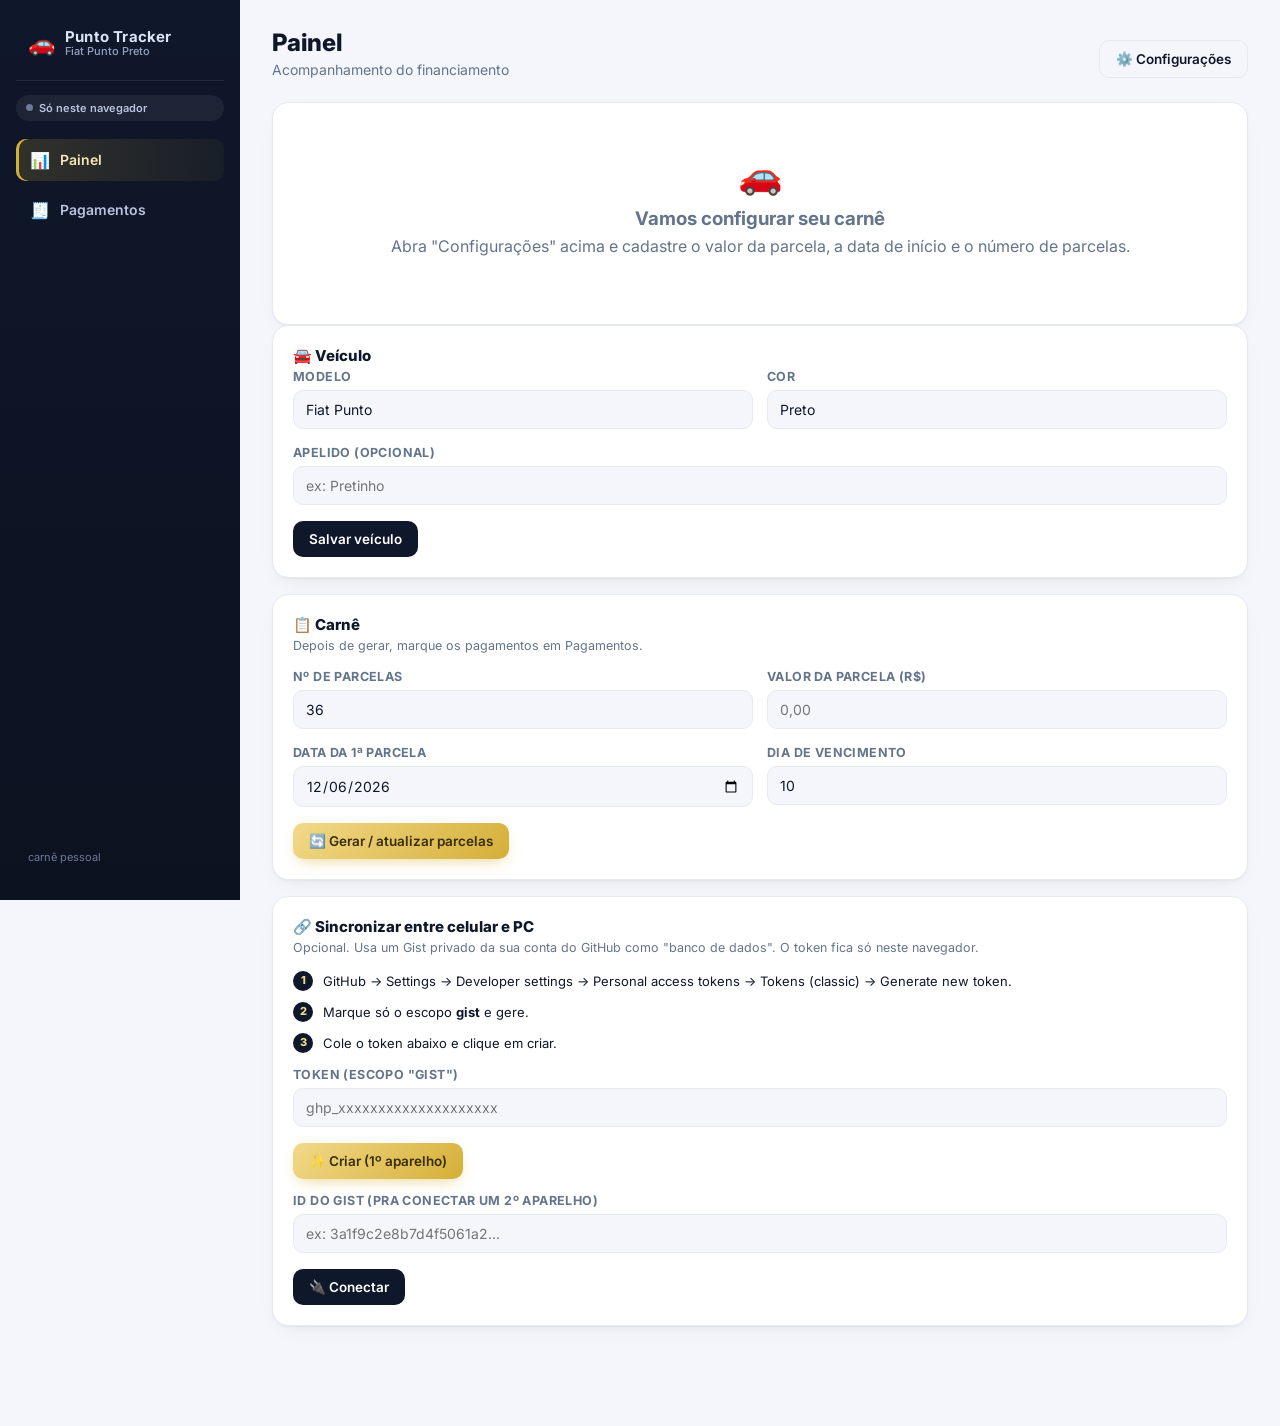
==== index.html @ 3f383cd6 "Initial commit" ====
<!DOCTYPE html>
<html lang="pt-BR">
<head>
<meta charset="UTF-8" />
<meta name="viewport" content="width=device-width, initial-scale=1, viewport-fit=cover" />
<title>Painel · Punto Tracker</title>
<link rel="icon" href="data:image/svg+xml,<svg xmlns=%22http://www.w3.org/2000/svg%22 viewBox=%220 0 100 100%22><text y=%22.9em%22 font-size=%2290%22>🚗</text></svg>" />
<link rel="stylesheet" href="css/style.css" />
</head>
<body>
<div class="app-shell">

  <aside class="sidebar">
    <div class="brand">
      <div class="brand-emoji">🚗</div>
      <div class="brand-text"><b>Punto Tracker</b><span>Fiat Punto Preto</span></div>
    </div>
    <div class="sync-pill" id="syncPill" data-state="off"><span class="sync-dot"></span><span id="syncPillText">Local</span></div>
    <a class="nav-link" href="index.html"><span class="ic">📊</span> Painel</a>
    <a class="nav-link" href="pagamentos.html"><span class="ic">🧾</span> Pagamentos</a>
    <div class="sidebar-footer" id="sidebarFooter">carnê pessoal</div>
  </aside>

  <main class="main">
    <div class="page-header">
      <div>
        <h1>Painel</h1>
        <p id="subtitle">Acompanhamento do financiamento</p>
      </div>
      <div class="tag-row">
        <button class="btn btn-ghost" id="btnToggleConfig">⚙️ Configurações</button>
        <button class="btn btn-ghost" id="btnSyncNow" style="display:none;">🔄 Sincronizar</button>
      </div>
    </div>

    <div id="dashboard"></div>

    <div id="config" style="display:none;">
      <div class="card">
        <div class="section-title">🚘 Veículo</div>
        <div class="field-row">
          <div class="field"><label>Modelo</label><input type="text" id="fModelo" placeholder="Fiat Punto" /></div>
          <div class="field"><label>Cor</label><input type="text" id="fCor" placeholder="Preto" /></div>
        </div>
        <div class="field"><label>Apelido (opcional)</label><input type="text" id="fApelido" placeholder="ex: Pretinho" /></div>
        <button class="btn btn-navy" id="btnSalvarVeiculo">Salvar veículo</button>
      </div>

      <div class="card">
        <div class="section-title">📋 Carnê</div>
        <div class="section-sub">Depois de gerar, marque os pagamentos em Pagamentos.</div>
        <div class="field-row">
          <div class="field"><label>Nº de parcelas</label><input type="number" id="fTotal" value="36" min="1" max="120" /></div>
          <div class="field"><label>Valor da parcela (R$)</label><input type="number" step="0.01" id="fValor" placeholder="0,00" /></div>
        </div>
        <div class="field-row">
          <div class="field"><label>Data da 1ª parcela</label><input type="date" id="fInicio" /></div>
          <div class="field"><label>Dia de vencimento</label><input type="number" id="fDia" min="1" max="31" placeholder="10" /></div>
        </div>
        <button class="btn btn-gold" id="btnGerarParcelas">🔄 Gerar / atualizar parcelas</button>
      </div>

      <div class="card" id="syncCard"></div>
    </div>
  </main>

  <nav class="bottom-nav">
    <a href="index.html"><span class="ic">📊</span>Painel</a>
    <a href="pagamentos.html"><span class="ic">🧾</span>Pagamentos</a>
  </nav>
</div>

<script src="js/vendor/three.min.js"></script>
<script src="js/vendor/GLTFLoader.js"></script>
<script src="js/utils.js"></script>
<script src="js/storage.js"></script>
<script src="js/sync.js"></script>
<script src="js/car3d.js"></script>
<script src="js/painel.js"></script>
</body>
</html>
---- css/style.css ----
/* ==========================================================================
   Punto Tracker — design system
   Dark navy sidebar, white cards, Inter, gold accents
   ========================================================================== */

@import url('https://fonts.googleapis.com/css2?family=Inter:wght@400;500;600;700;800&display=swap');

:root {
  --navy-950: #0b1220;
  --navy-900: #0f172a;
  --navy-800: #16213a;
  --navy-700: #1e293b;
  --navy-600: #334155;
  --ink: #0f172a;
  --muted: #64748b;
  --line: #e6e9f0;
  --bg: #f4f6fb;
  --card: #ffffff;
  --gold: #d4af37;
  --gold-light: #f2d98a;
  --gold-dark: #a9821f;
  --green: #1fa971;
  --green-bg: #e7f7ef;
  --red: #e0525c;
  --red-bg: #fdecee;
  --amber: #d9922e;
  --amber-bg: #fbf1e0;
  --radius: 16px;
  --radius-sm: 10px;
  --shadow: 0 1px 2px rgba(15, 23, 42, .04), 0 8px 24px -12px rgba(15, 23, 42, .12);
  --shadow-lg: 0 20px 50px -20px rgba(15, 23, 42, .35);
}

@media (prefers-color-scheme: dark) {
  :root:not([data-theme="light"]) {
    --ink: #eef2f8;
    --muted: #94a3b8;
    --line: #253046;
    --bg: #0a0f1c;
    --card: #121a2c;
    --shadow: 0 1px 2px rgba(0, 0, 0, .3), 0 8px 24px -12px rgba(0, 0, 0, .5);
  }
}

:root[data-theme="dark"] {
  --ink: #eef2f8;
  --muted: #94a3b8;
  --line: #253046;
  --bg: #0a0f1c;
  --card: #121a2c;
  --shadow: 0 1px 2px rgba(0, 0, 0, .3), 0 8px 24px -12px rgba(0, 0, 0, .5);
}

* { box-sizing: border-box; }

html, body {
  margin: 0;
  padding: 0;
  background: var(--bg);
  color: var(--ink);
  font-family: 'Inter', -apple-system, BlinkMacSystemFont, 'Segoe UI', sans-serif;
  -webkit-font-smoothing: antialiased;
}

a { color: inherit; }

button { font-family: inherit; }

.app-shell {
  display: flex;
  min-height: 100vh;
}

/* ---------- Sidebar (desktop) ---------- */
.sidebar {
  width: 240px;
  flex-shrink: 0;
  background: linear-gradient(180deg, var(--navy-900), var(--navy-950));
  color: #dbe4f3;
  padding: 24px 16px;
  display: flex;
  flex-direction: column;
  gap: 8px;
  position: sticky;
  top: 0;
  height: 100vh;
}

.brand {
  display: flex;
  align-items: center;
  gap: 10px;
  padding: 4px 12px 22px;
  margin-bottom: 6px;
  border-bottom: 1px solid rgba(255,255,255,.08);
}

.brand-emoji { font-size: 22px; }

.brand-text {
  display: flex;
  flex-direction: column;
  line-height: 1.15;
}

.brand-text b { font-size: 15px; letter-spacing: .2px; }
.brand-text span { font-size: 11px; color: #93a2c0; font-weight: 500; }

.nav-link {
  display: flex;
  align-items: center;
  gap: 10px;
  padding: 11px 14px;
  border-radius: 10px;
  color: #b9c4dc;
  text-decoration: none;
  font-size: 14px;
  font-weight: 600;
  transition: background .15s, color .15s;
}

.nav-link .ic { font-size: 16px; width: 20px; text-align: center; }

.nav-link:hover { background: rgba(255,255,255,.06); color: #fff; }

.nav-link.active {
  background: linear-gradient(90deg, rgba(212,175,55,.18), rgba(212,175,55,.05));
  color: #f6e6b4;
  box-shadow: inset 3px 0 0 var(--gold);
}

.sidebar-footer {
  margin-top: auto;
  padding: 12px;
  font-size: 11px;
  color: #6b7897;
}

.sync-pill {
  display: inline-flex;
  align-items: center;
  gap: 6px;
  font-size: 11px;
  font-weight: 600;
  padding: 6px 10px;
  border-radius: 999px;
  background: rgba(255,255,255,.06);
  color: #b9c4dc;
  margin-bottom: 10px;
}

.sync-dot {
  width: 7px; height: 7px; border-radius: 50%;
  background: var(--muted);
  flex-shrink: 0;
}

.sync-pill[data-state="ok"] .sync-dot { background: var(--green); box-shadow: 0 0 0 3px rgba(31,169,113,.2); }
.sync-pill[data-state="off"] .sync-dot { background: #6b7897; }
.sync-pill[data-state="pending"] .sync-dot { background: var(--amber); box-shadow: 0 0 0 3px rgba(217,146,46,.2); }
.sync-pill[data-state="error"] .sync-dot { background: var(--red); box-shadow: 0 0 0 3px rgba(224,82,92,.2); }

/* ---------- Main content ---------- */
.main {
  flex: 1;
  min-width: 0;
  padding: 28px 32px 100px;
  max-width: 1080px;
}

.page-header {
  display: flex;
  align-items: flex-end;
  justify-content: space-between;
  gap: 16px;
  margin-bottom: 24px;
  flex-wrap: wrap;
}

.page-header h1 {
  font-size: 24px;
  font-weight: 800;
  margin: 0 0 4px;
  letter-spacing: -.2px;
}

.page-header p {
  margin: 0;
  color: var(--muted);
  font-size: 14px;
}

.btn {
  display: inline-flex;
  align-items: center;
  gap: 8px;
  border: none;
  border-radius: 10px;
  padding: 10px 16px;
  font-weight: 600;
  font-size: 13.5px;
  cursor: pointer;
  transition: transform .1s, box-shadow .15s, background .15s;
  white-space: nowrap;
}

.btn:active { transform: scale(.97); }

.btn-gold {
  background: linear-gradient(135deg, var(--gold-light), var(--gold));
  color: #3a2c05;
  box-shadow: 0 6px 16px -6px rgba(212,175,55,.6);
}

.btn-navy {
  background: var(--navy-900);
  color: #fff;
}

.btn-ghost {
  background: transparent;
  color: var(--ink);
  border: 1px solid var(--line);
}

.btn-danger {
  background: var(--red-bg);
  color: var(--red);
}

.btn-sm { padding: 7px 12px; font-size: 12.5px; border-radius: 8px; }
.btn[disabled] { opacity: .5; cursor: not-allowed; }

/* ---------- Cards ---------- */
.card {
  background: var(--card);
  border-radius: var(--radius);
  box-shadow: var(--shadow);
  border: 1px solid var(--line);
  padding: 20px;
}

.grid-stats {
  display: grid;
  grid-template-columns: repeat(4, 1fr);
  gap: 14px;
  margin-bottom: 20px;
}

.stat-card {
  background: var(--card);
  border: 1px solid var(--line);
  border-radius: var(--radius);
  padding: 16px 18px;
  box-shadow: var(--shadow);
}

.stat-label {
  font-size: 11.5px;
  font-weight: 700;
  text-transform: uppercase;
  letter-spacing: .5px;
  color: var(--muted);
  margin-bottom: 8px;
  display: flex;
  align-items: center;
  gap: 6px;
}

.stat-value {
  font-size: 22px;
  font-weight: 800;
  letter-spacing: -.3px;
}

.stat-sub {
  font-size: 12px;
  color: var(--muted);
  margin-top: 4px;
}

/* ---------- Progress ---------- */
.progress-wrap {
  display: flex;
  align-items: center;
  gap: 10px;
  margin-top: 10px;
}

.progress-track {
  flex: 1;
  height: 10px;
  border-radius: 999px;
  background: var(--line);
  overflow: hidden;
}

.progress-fill {
  height: 100%;
  border-radius: 999px;
  background: linear-gradient(90deg, var(--gold-dark), var(--gold), var(--gold-light));
  transition: width .6s cubic-bezier(.22,1,.36,1);
}

.progress-pct {
  font-size: 13px;
  font-weight: 800;
  color: var(--gold-dark);
  width: 44px;
  text-align: right;
}

/* ---------- 3D scene card ---------- */
.scene-card {
  position: relative;
  border-radius: var(--radius);
  overflow: hidden;
  box-shadow: var(--shadow-lg);
  border: 1px solid var(--line);
  background: linear-gradient(180deg, #cfe0f5 0%, #eaf1fb 38%, #dfe6ee 39%, #b9c3cf 100%);
  height: 320px;
  margin-bottom: 20px;
}

.scene-card canvas { display: block; width: 100%; height: 100%; }

.scene-overlay {
  position: absolute;
  left: 18px;
  top: 16px;
  right: 18px;
  display: flex;
  justify-content: space-between;
  align-items: flex-start;
  pointer-events: none;
}

.scene-badge {
  background: rgba(15,23,42,.72);
  color: #f4e9c9;
  font-weight: 700;
  font-size: 12.5px;
  padding: 7px 12px;
  border-radius: 999px;
  backdrop-filter: blur(4px);
}

.scene-caption {
  position: absolute;
  right: 16px;
  bottom: 14px;
  font-size: 11.5px;
  font-weight: 600;
  color: rgba(15,23,42,.55);
  background: rgba(255,255,255,.55);
  padding: 4px 10px;
  border-radius: 999px;
  backdrop-filter: blur(4px);
}

/* ---------- Table / list of parcelas ---------- */
.parcelas-list {
  display: flex;
  flex-direction: column;
  gap: 10px;
}

.parcela-row {
  display: grid;
  grid-template-columns: 44px 1fr auto auto auto;
  align-items: center;
  gap: 14px;
  background: var(--card);
  border: 1px solid var(--line);
  border-radius: 14px;
  padding: 13px 16px;
  box-shadow: var(--shadow);
}

.parcela-num {
  width: 36px; height: 36px;
  border-radius: 10px;
  background: var(--bg);
  display: flex; align-items: center; justify-content: center;
  font-weight: 800;
  font-size: 13px;
  color: var(--muted);
  border: 1px solid var(--line);
}

.parcela-row.pago .parcela-num {
  background: var(--green-bg);
  color: var(--green);
  border-color: transparent;
}

.parcela-row.atrasado .parcela-num {
  background: var(--red-bg);
  color: var(--red);
  border-color: transparent;
}

.parcela-info b { font-size: 14.5px; }
.parcela-info div { font-size: 12.5px; color: var(--muted); margin-top: 2px; }

.badge {
  font-size: 11px;
  font-weight: 700;
  padding: 5px 10px;
  border-radius: 999px;
  white-space: nowrap;
}

.badge.pago { background: var(--green-bg); color: var(--green); }
.badge.pendente { background: var(--bg); color: var(--muted); border: 1px solid var(--line); }
.badge.atrasado { background: var(--red-bg); color: var(--red); }

.row-actions { display: flex; gap: 8px; align-items: center; }

.icon-btn {
  width: 34px; height: 34px;
  border-radius: 9px;
  border: 1px solid var(--line);
  background: var(--card);
  display: flex; align-items: center; justify-content: center;
  cursor: pointer;
  font-size: 15px;
}

.icon-btn:hover { background: var(--bg); }

/* ---------- Forms ---------- */
.field { margin-bottom: 16px; }
.field label {
  display: block;
  font-size: 12.5px;
  font-weight: 700;
  color: var(--muted);
  margin-bottom: 6px;
  text-transform: uppercase;
  letter-spacing: .4px;
}

.field input, .field select {
  width: 100%;
  padding: 10px 12px;
  border-radius: 10px;
  border: 1px solid var(--line);
  background: var(--bg);
  color: var(--ink);
  font-size: 14px;
  font-family: inherit;
}

.field input:focus, .field select:focus {
  outline: none;
  border-color: var(--gold);
  box-shadow: 0 0 0 3px rgba(212,175,55,.15);
}

.field-row { display: grid; grid-template-columns: 1fr 1fr; gap: 14px; }

.hint { font-size: 12px; color: var(--muted); margin-top: 6px; line-height: 1.5; }

.section-title {
  font-size: 15px;
  font-weight: 800;
  margin: 0 0 4px;
}

.section-sub { font-size: 12.5px; color: var(--muted); margin: 0 0 16px; }

.card + .card { margin-top: 16px; }

.divider { height: 1px; background: var(--line); margin: 18px 0; border: none; }

.step-list { display: flex; flex-direction: column; gap: 10px; margin: 0; padding: 0; list-style: none; counter-reset: step; }
.step-list li {
  counter-increment: step;
  padding-left: 30px;
  position: relative;
  font-size: 13px;
  color: var(--ink);
  line-height: 1.6;
}
.step-list li::before {
  content: counter(step);
  position: absolute;
  left: 0; top: 0;
  width: 20px; height: 20px;
  border-radius: 50%;
  background: var(--navy-900);
  color: var(--gold-light);
  font-size: 11px;
  font-weight: 800;
  display: flex; align-items: center; justify-content: center;
}

.tag-row { display: flex; gap: 8px; flex-wrap: wrap; }

.chip {
  font-size: 12px;
  font-weight: 600;
  padding: 6px 12px;
  border-radius: 999px;
  border: 1px solid var(--line);
  background: var(--card);
  cursor: pointer;
}

.chip.active { background: var(--navy-900); color: #fff; border-color: var(--navy-900); }

/* ---------- Modal ---------- */
.modal-backdrop {
  position: fixed; inset: 0;
  background: rgba(10,15,28,.55);
  display: flex; align-items: center; justify-content: center;
  z-index: 50;
  padding: 20px;
}

.modal {
  background: var(--card);
  border-radius: 18px;
  padding: 24px;
  max-width: 420px;
  width: 100%;
  box-shadow: var(--shadow-lg);
  max-height: 86vh;
  overflow: auto;
}

.modal h3 { margin: 0 0 4px; font-size: 17px; }
.modal .modal-sub { font-size: 13px; color: var(--muted); margin: 0 0 18px; }
.modal-actions { display: flex; justify-content: flex-end; gap: 10px; margin-top: 18px; }

.receipt-preview {
  border-radius: 12px;
  overflow: hidden;
  border: 1px solid var(--line);
  margin-top: 10px;
  max-height: 260px;
  display: flex;
  align-items: center;
  justify-content: center;
  background: var(--bg);
}

.receipt-preview img { width: 100%; display: block; }

.toast-wrap {
  position: fixed;
  bottom: 20px;
  left: 50%;
  transform: translateX(-50%);
  z-index: 80;
  display: flex;
  flex-direction: column;
  gap: 8px;
  align-items: center;
}

.toast {
  background: var(--navy-900);
  color: #fff;
  padding: 11px 18px;
  border-radius: 10px;
  font-size: 13.5px;
  font-weight: 600;
  box-shadow: var(--shadow-lg);
  display: flex;
  align-items: center;
  gap: 8px;
  animation: toast-in .25s ease-out;
}

.toast.error { background: var(--red); }
.toast.success { background: var(--green); }

@keyframes toast-in {
  from { opacity: 0; transform: translateY(8px); }
  to { opacity: 1; transform: translateY(0); }
}

/* ---------- Mobile bottom nav ---------- */
.bottom-nav {
  display: none;
  position: fixed;
  bottom: 0; left: 0; right: 0;
  background: var(--navy-950);
  padding: 8px 10px calc(8px + env(safe-area-inset-bottom));
  gap: 4px;
  z-index: 40;
  border-top: 1px solid rgba(255,255,255,.06);
}

.bottom-nav a {
  flex: 1;
  display: flex;
  flex-direction: column;
  align-items: center;
  gap: 3px;
  padding: 6px 0;
  text-decoration: none;
  color: #8393b3;
  font-size: 10.5px;
  font-weight: 700;
  border-radius: 10px;
}

.bottom-nav a.active { color: var(--gold-light); }
.bottom-nav a .ic { font-size: 18px; }

@media (max-width: 860px) {
  .sidebar { display: none; }
  .bottom-nav { display: flex; }
  .main { padding: 20px 16px 90px; max-width: 100%; }
  .grid-stats { grid-template-columns: 1fr 1fr; }
  .field-row { grid-template-columns: 1fr; }
  .parcela-row {
    grid-template-columns: 36px 1fr auto;
    row-gap: 8px;
  }
  .row-actions { grid-column: 1 / -1; justify-content: flex-end; }
}

@media (max-width: 480px) {
  .grid-stats { grid-template-columns: 1fr 1fr; }
  .scene-card { height: 240px; }
}

.empty-state {
  text-align: center;
  padding: 50px 20px;
  color: var(--muted);
}

.empty-state .emoji { font-size: 36px; margin-bottom: 10px; }

.spin {
  animation: spin 1s linear infinite;
  display: inline-block;
}
@keyframes spin { to { transform: rotate(360deg); } }
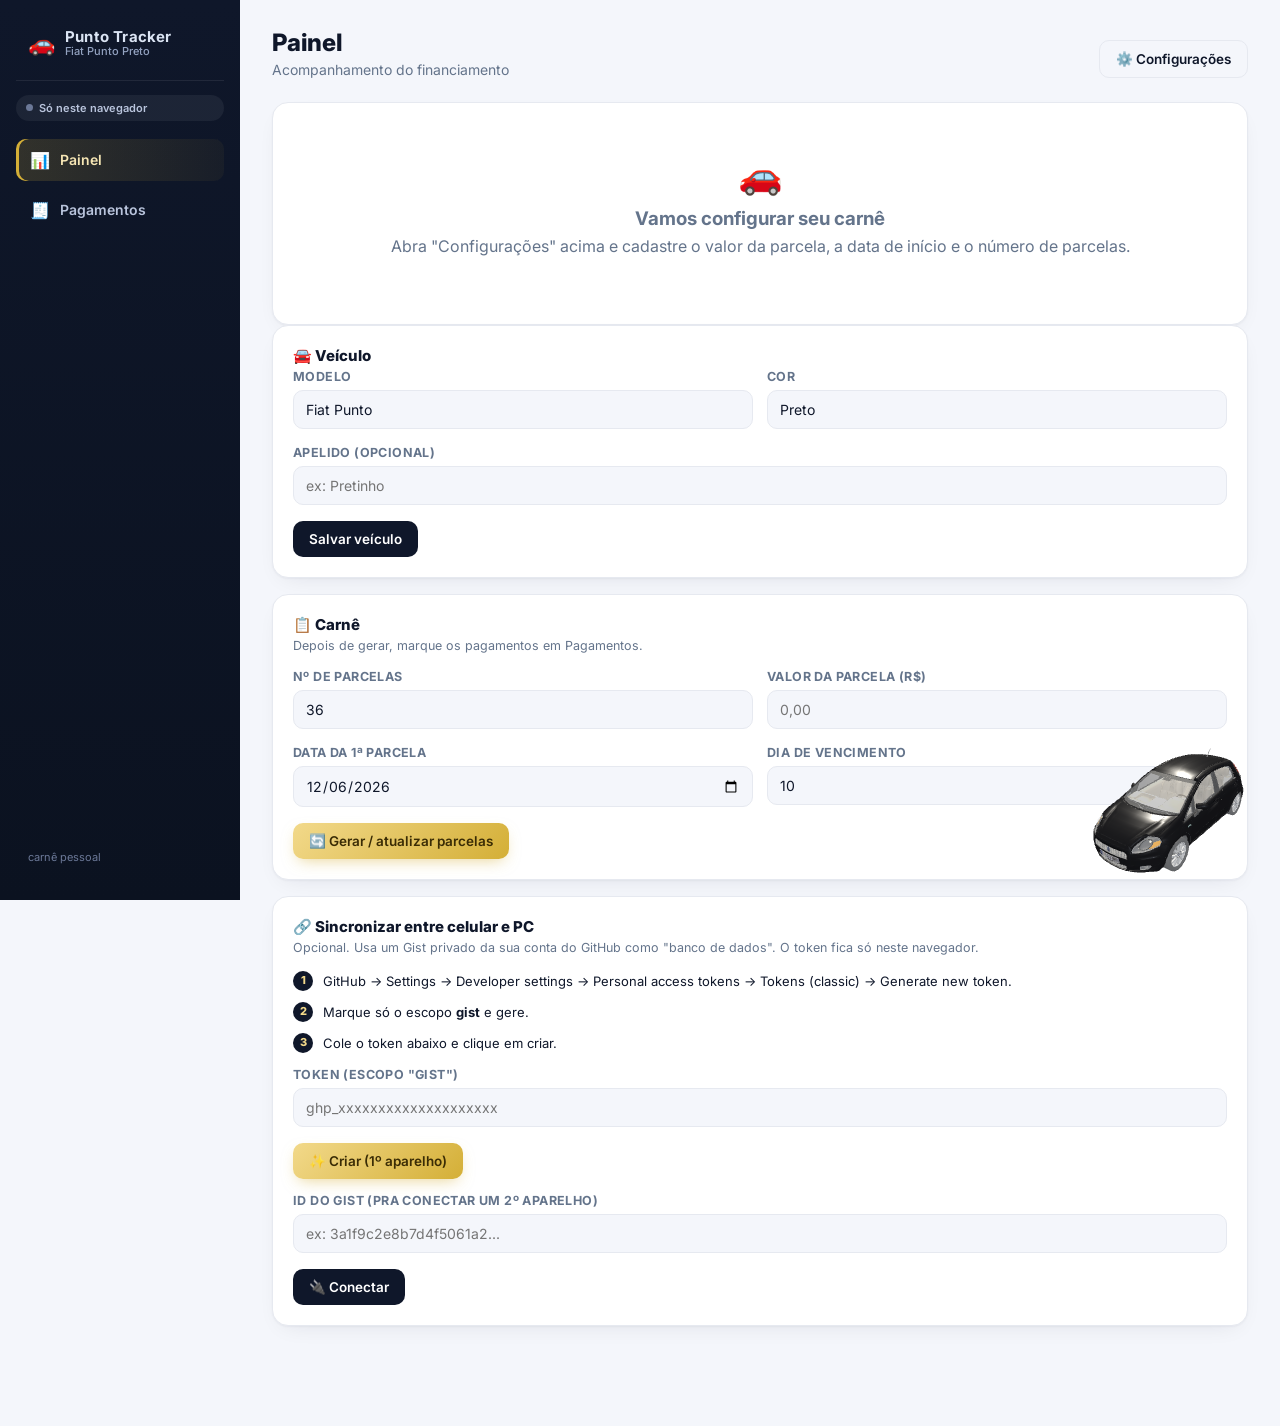
==== commit 1fb3f954: "Carrinho vira enfeite fixo no canto, arrastável, sem ligação com progresso" ====
--- a/index.html
+++ b/index.html
@@ -35,6 +35,7 @@
 
     <div id="dashboard"></div>
 
+
     <div id="config" style="display:none;">
       <div class="card">
         <div class="section-title">🚘 Veículo</div>
@@ -68,6 +69,8 @@
     <a href="index.html"><span class="ic">📊</span>Painel</a>
     <a href="pagamentos.html"><span class="ic">🧾</span>Pagamentos</a>
   </nav>
+
+  <div class="car-corner" id="carCorner" title="Fiat Punto Preto — arraste pra girar"></div>
 </div>
 
 <script src="js/vendor/three.min.js"></script>
--- a/css/style.css
+++ b/css/style.css
@@ -310,53 +310,22 @@
   text-align: right;
 }
 
-/* ---------- 3D scene card ---------- */
-.scene-card {
-  position: relative;
-  border-radius: var(--radius);
-  overflow: hidden;
-  box-shadow: var(--shadow-lg);
-  border: 1px solid var(--line);
-  background: linear-gradient(180deg, #cfe0f5 0%, #eaf1fb 38%, #dfe6ee 39%, #b9c3cf 100%);
-  height: 320px;
-  margin-bottom: 20px;
-}
-
-.scene-card canvas { display: block; width: 100%; height: 100%; }
-
-.scene-overlay {
-  position: absolute;
-  left: 18px;
-  top: 16px;
-  right: 18px;
-  display: flex;
-  justify-content: space-between;
-  align-items: flex-start;
-  pointer-events: none;
-}
-
-.scene-badge {
-  background: rgba(15,23,42,.72);
-  color: #f4e9c9;
-  font-weight: 700;
-  font-size: 12.5px;
-  padding: 7px 12px;
-  border-radius: 999px;
-  backdrop-filter: blur(4px);
-}
-
-.scene-caption {
-  position: absolute;
-  right: 16px;
-  bottom: 14px;
-  font-size: 11.5px;
-  font-weight: 600;
-  color: rgba(15,23,42,.55);
-  background: rgba(255,255,255,.55);
-  padding: 4px 10px;
-  border-radius: 999px;
-  backdrop-filter: blur(4px);
-}
+/* ---------- the toy car parked in the corner ---------- */
+/* No card, no border, no background — it just sits directly on the page,
+   like a little toy, and you can drag it to spin it around. */
+.car-corner {
+  position: fixed;
+  right: 14px;
+  bottom: 22px;
+  width: 176px;
+  height: 138px;
+  z-index: 30;
+  cursor: grab;
+  touch-action: none;
+  user-select: none;
+}
+
+.car-corner canvas { display: block; width: 100%; height: 100%; }
 
 /* ---------- Table / list of parcelas ---------- */
 .parcelas-list {
@@ -622,11 +591,12 @@
     row-gap: 8px;
   }
   .row-actions { grid-column: 1 / -1; justify-content: flex-end; }
+  .car-corner { bottom: 78px; right: 8px; width: 140px; height: 110px; }
 }
 
 @media (max-width: 480px) {
   .grid-stats { grid-template-columns: 1fr 1fr; }
-  .scene-card { height: 240px; }
+  .car-corner { width: 118px; height: 94px; }
 }
 
 .empty-state {
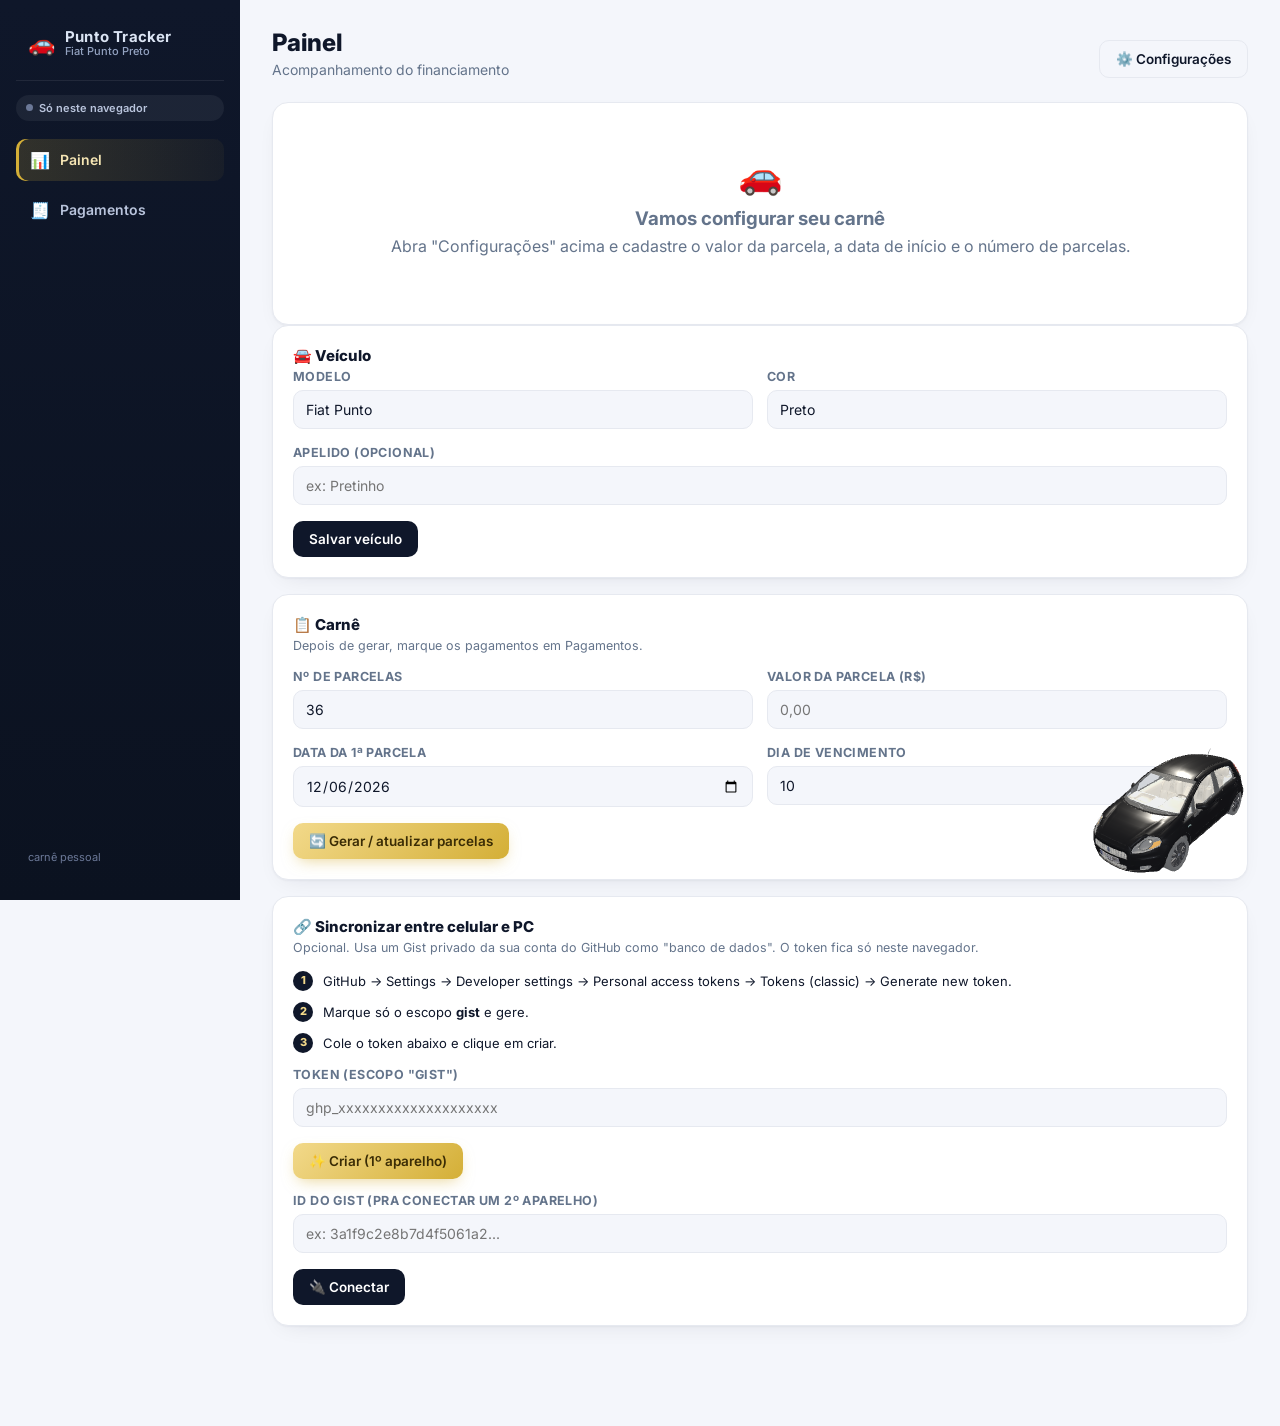
==== commit 7d1c03c9: "Ícone iOS, rodas grafite, vidro mais claro e arrasto corrigido" ====
--- a/index.html
+++ b/index.html
@@ -5,6 +5,7 @@
 <meta name="viewport" content="width=device-width, initial-scale=1, viewport-fit=cover" />
 <title>Painel · Punto Tracker</title>
 <link rel="icon" href="data:image/svg+xml,<svg xmlns=%22http://www.w3.org/2000/svg%22 viewBox=%220 0 100 100%22><text y=%22.9em%22 font-size=%2290%22>🚗</text></svg>" />
+<link rel="apple-touch-icon" sizes="180x180" href="assets/icons/apple-touch-icon.png" />
 <link rel="stylesheet" href="css/style.css" />
 </head>
 <body>
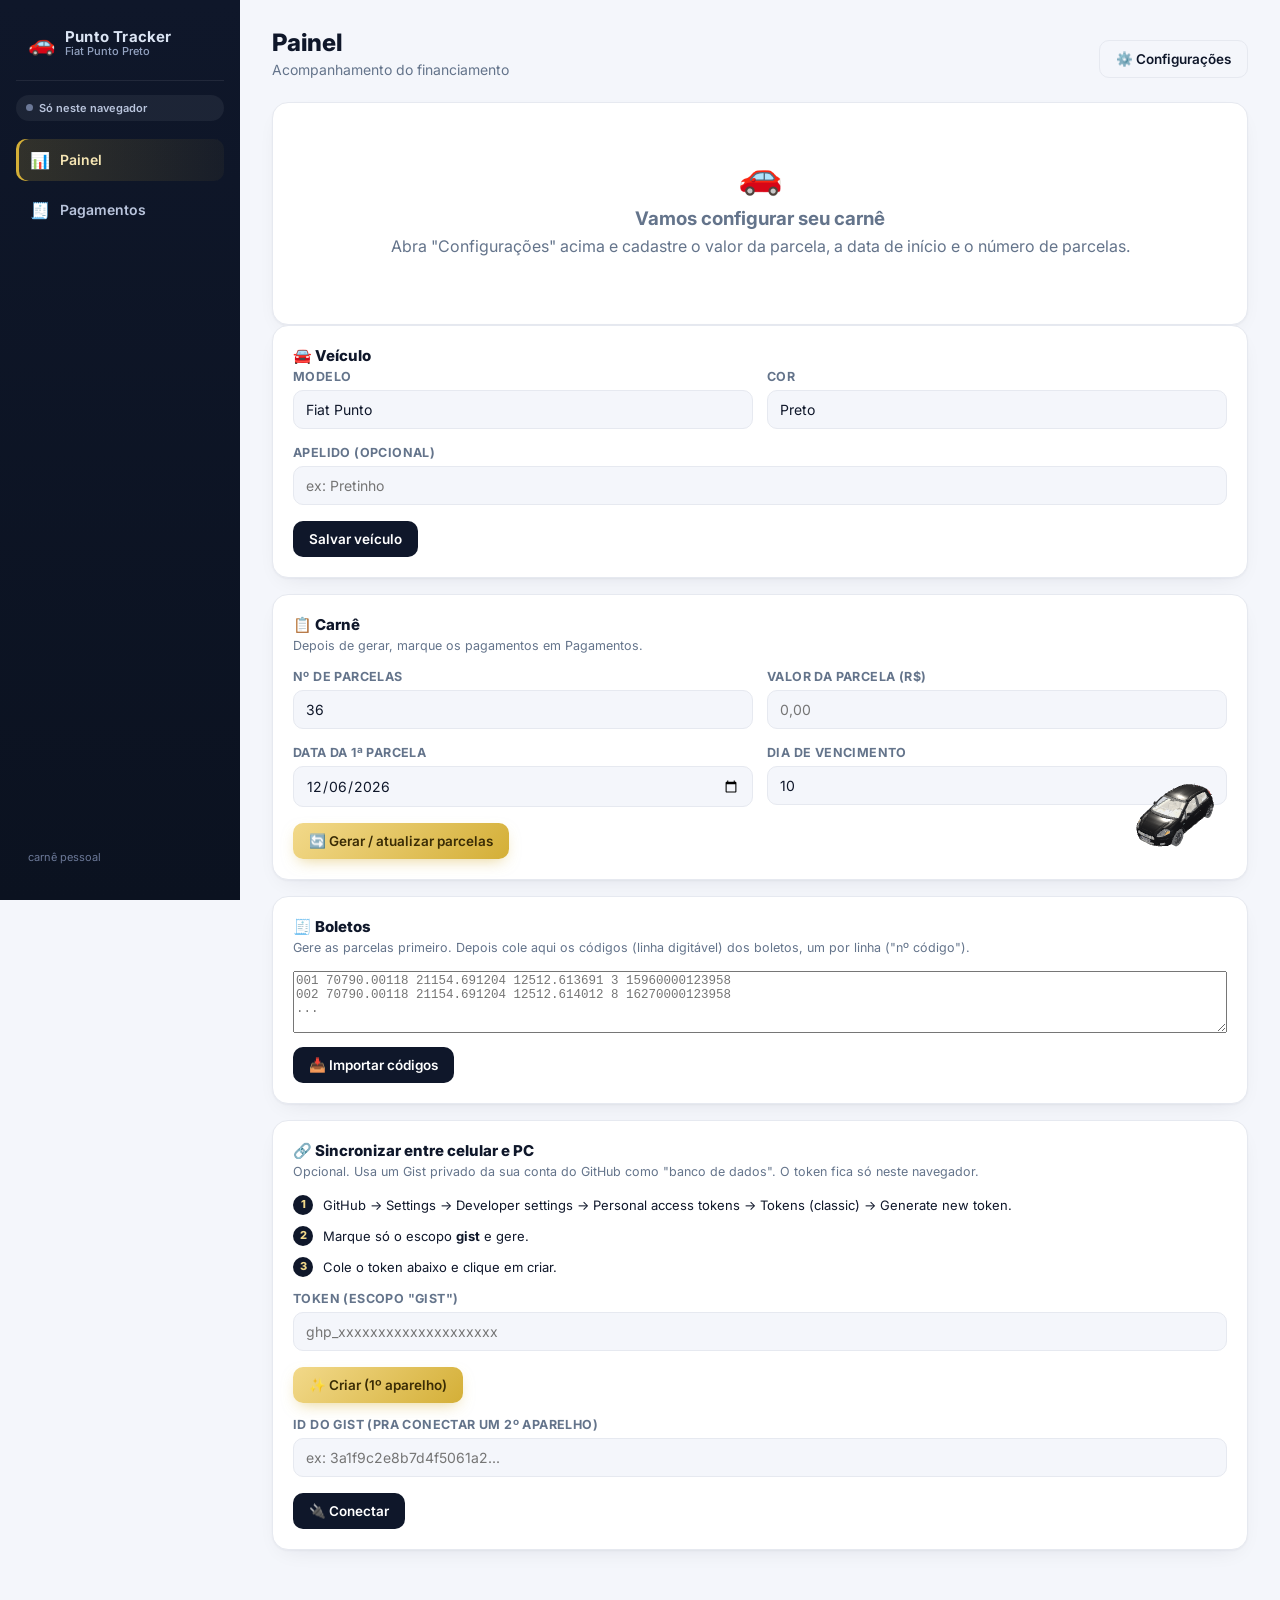
==== commit e6e9e162: "Corrige carrinho cortado ao girar e adiciona codigo de barras dos boletos" ====
--- a/index.html
+++ b/index.html
@@ -6,6 +6,10 @@
 <title>Painel · Punto Tracker</title>
 <link rel="icon" href="data:image/svg+xml,<svg xmlns=%22http://www.w3.org/2000/svg%22 viewBox=%220 0 100 100%22><text y=%22.9em%22 font-size=%2290%22>🚗</text></svg>" />
 <link rel="apple-touch-icon" sizes="180x180" href="assets/icons/apple-touch-icon.png" />
+<meta name="apple-mobile-web-app-capable" content="yes" />
+<meta name="apple-mobile-web-app-status-bar-style" content="black-translucent" />
+<meta name="apple-mobile-web-app-title" content="Punto Tracker" />
+<meta name="theme-color" content="#0b1220" />
 <link rel="stylesheet" href="css/style.css" />
 </head>
 <body>
@@ -62,6 +66,13 @@
         <button class="btn btn-gold" id="btnGerarParcelas">🔄 Gerar / atualizar parcelas</button>
       </div>
 
+      <div class="card">
+        <div class="section-title">🧾 Boletos</div>
+        <div class="section-sub" id="boletosSub">Cole aqui os códigos (linha digitável) dos boletos do carnê, um por linha, no formato "nº do documento e código". Isso deixa cada parcela com um botão de copiar código pra pagar direto no app do seu banco.</div>
+        <textarea id="fBoletos" rows="4" placeholder="001 70790.00118 21154.691204 12512.613691 3 15960000123958&#10;002 70790.00118 21154.691204 12512.614012 8 16270000123958&#10;..." style="width:100%;box-sizing:border-box;font-family:monospace;font-size:12.5px;"></textarea>
+        <button class="btn btn-navy" id="btnImportarBoletos" style="margin-top:10px;">📥 Importar códigos</button>
+      </div>
+
       <div class="card" id="syncCard"></div>
     </div>
   </main>
--- a/css/style.css
+++ b/css/style.css
@@ -316,7 +316,7 @@
 .car-corner {
   position: fixed;
   right: 14px;
-  bottom: 22px;
+  bottom: calc(22px + env(safe-area-inset-bottom));
   width: 176px;
   height: 138px;
   z-index: 30;
@@ -503,6 +503,19 @@
 .modal .modal-sub { font-size: 13px; color: var(--muted); margin: 0 0 18px; }
 .modal-actions { display: flex; justify-content: flex-end; gap: 10px; margin-top: 18px; }
 
+.linha-digitavel {
+  font-family: 'SFMono-Regular', Consolas, 'Liberation Mono', Menlo, monospace;
+  font-size: 14px;
+  letter-spacing: 0.5px;
+  line-height: 1.5;
+  word-break: break-all;
+  background: var(--bg);
+  border: 1px solid var(--line);
+  border-radius: 10px;
+  padding: 12px 14px;
+  color: var(--ink);
+}
+
 .receipt-preview {
   border-radius: 12px;
   overflow: hidden;
@@ -583,7 +596,7 @@
 @media (max-width: 860px) {
   .sidebar { display: none; }
   .bottom-nav { display: flex; }
-  .main { padding: 20px 16px 90px; max-width: 100%; }
+  .main { padding: 20px 16px calc(90px + env(safe-area-inset-bottom)); max-width: 100%; }
   .grid-stats { grid-template-columns: 1fr 1fr; }
   .field-row { grid-template-columns: 1fr; }
   .parcela-row {
@@ -591,7 +604,7 @@
     row-gap: 8px;
   }
   .row-actions { grid-column: 1 / -1; justify-content: flex-end; }
-  .car-corner { bottom: 78px; right: 8px; width: 140px; height: 110px; }
+  .car-corner { bottom: calc(78px + env(safe-area-inset-bottom)); right: 8px; width: 140px; height: 110px; }
 }
 
 @media (max-width: 480px) {
